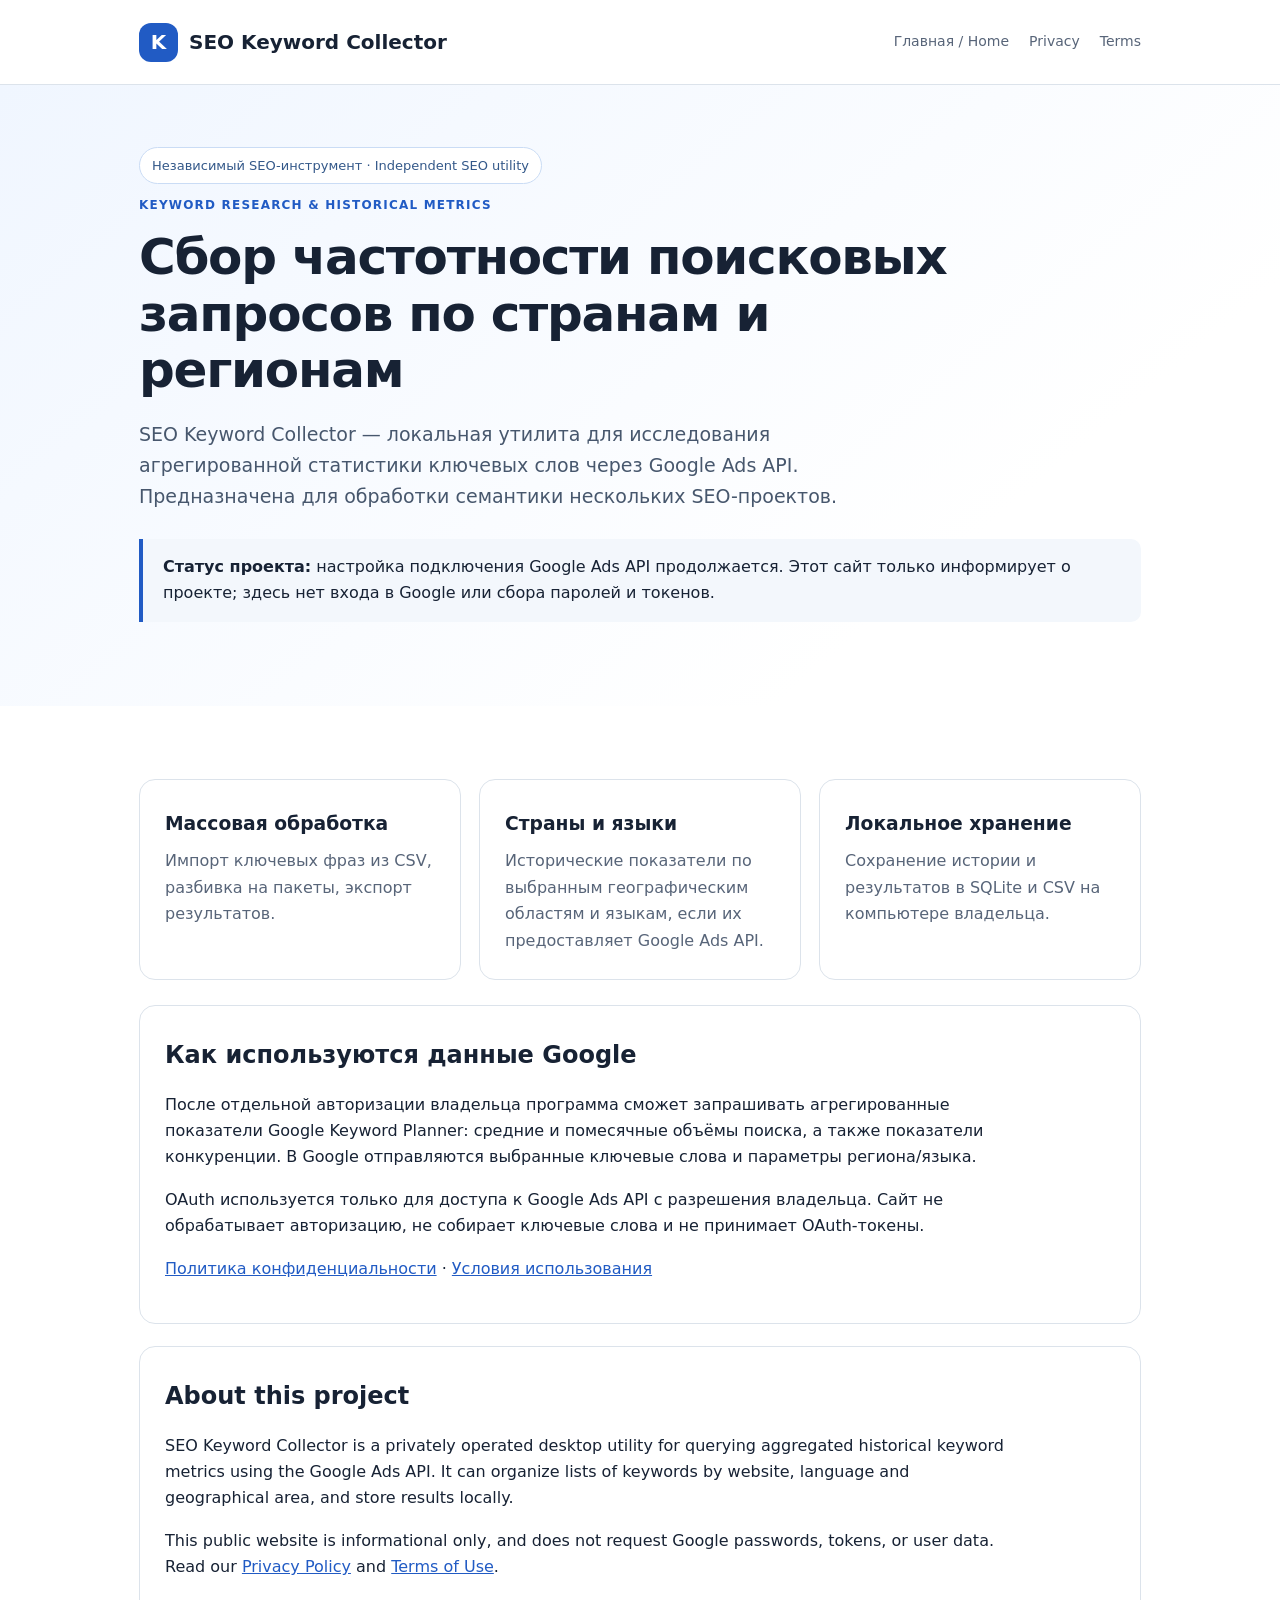
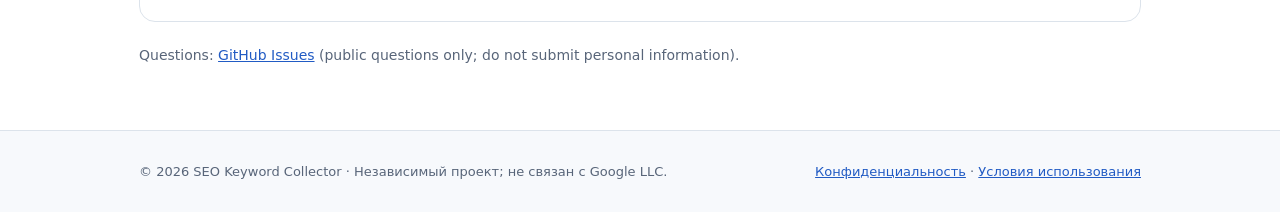
==== index.html @ a4ade404 "Publish SEO Keyword Collector site: index.html" ====
<!doctype html><html lang="ru"><head><meta charset="utf-8"><meta name="viewport" content="width=device-width,initial-scale=1"><meta name="description" content="Локальный SEO-инструмент для изучения агрегированной частотности запросов через Google Ads API."><title>Главная / Home — SEO Keyword Collector</title><link rel="stylesheet" href="/style.css"></head><body><header class="top"><div class="container"><a class="brand" href="/"><span>K</span>SEO Keyword Collector</a><nav><a href="/">Главная / Home</a><a href="/privacy.html">Privacy</a><a href="/terms.html">Terms</a></nav></div></header><main><section class="hero"><div class="container"><span class="tag">Независимый SEO-инструмент · Independent SEO utility</span><p class="eyebrow">Keyword research & historical metrics</p><h1>Сбор частотности поисковых запросов по странам и регионам</h1><p class="lead">SEO Keyword Collector — локальная утилита для исследования агрегированной статистики ключевых слов через Google Ads API. Предназначена для обработки семантики нескольких SEO-проектов.</p><div class="notice"><strong>Статус проекта:</strong> настройка подключения Google Ads API продолжается. Этот сайт только информирует о проекте; здесь нет входа в Google или сбора паролей и токенов.</div></div></section><section class="section"><div class="container"><div class="cards"><article class="card"><h3>Массовая обработка</h3><p>Импорт ключевых фраз из CSV, разбивка на пакеты, экспорт результатов.</p></article><article class="card"><h3>Страны и языки</h3><p>Исторические показатели по выбранным географическим областям и языкам, если их предоставляет Google Ads API.</p></article><article class="card"><h3>Локальное хранение</h3><p>Сохранение истории и результатов в SQLite и CSV на компьютере владельца.</p></article></div><div class="panel"><h2>Как используются данные Google</h2><p>После отдельной авторизации владельца программа сможет запрашивать агрегированные показатели Google Keyword Planner: средние и помесячные объёмы поиска, а также показатели конкуренции. В Google отправляются выбранные ключевые слова и параметры региона/языка.</p><p>OAuth используется только для доступа к Google Ads API с разрешения владельца. Сайт не обрабатывает авторизацию, не собирает ключевые слова и не принимает OAuth-токены.</p><p><a href="/privacy.html">Политика конфиденциальности</a> · <a href="/terms.html">Условия использования</a></p></div><div class="panel"><h2>About this project</h2><p>SEO Keyword Collector is a privately operated desktop utility for querying aggregated historical keyword metrics using the Google Ads API. It can organize lists of keywords by website, language and geographical area, and store results locally.</p><p>This public website is informational only, and does not request Google passwords, tokens, or user data. Read our <a href="/privacy.html">Privacy Policy</a> and <a href="/terms.html">Terms of Use</a>.</p></div><p class="small">Questions: <a href="https://github.com/vera28101981/vera28101981.github.io/issues">GitHub Issues</a> (public questions only; do not submit personal information).</p></div></section></main><footer class="foot"><div class="container"><span>© 2026 SEO Keyword Collector · Независимый проект; не связан с Google LLC.</span><span><a href="/privacy.html">Конфиденциальность</a> · <a href="/terms.html">Условия использования</a></span></div></footer></body></html>
---- style.css ----
:root{color-scheme:light;--ink:#172234;--muted:#586579;--edge:#dce3eb;--blue:#215bc4;--pale:#f3f7fc}*{box-sizing:border-box}html{scroll-behavior:smooth}body{margin:0;background:#fff;color:var(--ink);font:16px/1.65 system-ui,-apple-system,"Segoe UI",Arial,sans-serif}a{color:var(--blue)}a:hover{text-decoration:none}.container{max-width:1050px;margin:auto;padding:0 24px}.top{border-bottom:1px solid var(--edge);background:#fff}.top .container{display:flex;align-items:center;justify-content:space-between;gap:20px;flex-wrap:wrap;min-height:84px}.brand{font-weight:750;font-size:20px;color:var(--ink);text-decoration:none}.brand span{display:inline-grid;place-items:center;width:39px;height:39px;border-radius:12px;background:#215bc4;color:#fff;margin-right:11px}.top nav{display:flex;gap:20px;flex-wrap:wrap}.top nav a{color:var(--muted);font-size:14px;text-decoration:none}.top nav a:hover{color:var(--blue)}.hero{background:linear-gradient(140deg,#f0f6ff,#fff 75%);padding:62px 0 58px}.eyebrow{color:var(--blue);text-transform:uppercase;letter-spacing:.1em;font-size:12px;font-weight:750}.hero h1{font-size:clamp(30px,4vw,50px);line-height:1.13;max-width:900px;letter-spacing:-.025em;margin:13px 0 20px}.lead{font-size:19px;max-width:800px;color:#47576d}.section{padding:48px 0}.tag{display:inline-block;padding:7px 12px;border:1px solid #cadcf5;border-radius:25px;background:#fff;color:#335889;font-size:13px}.cards{display:grid;grid-template-columns:repeat(3,1fr);gap:18px;margin:25px 0}.card,.panel{border:1px solid var(--edge);border-radius:16px;padding:25px;background:#fff}.card h3{margin:4px 0 9px}.card p{color:var(--muted);margin:0}.panel{margin:22px 0}.panel h2{margin:5px 0 15px;font-size:24px}.panel h3{margin-top:28px;font-size:18px}.panel p{max-width:840px}.muted,.small{color:var(--muted)}.small{font-size:14px}.notice{border-left:4px solid var(--blue);background:var(--pale);padding:15px 20px;border-radius:0 10px 10px 0;margin:26px 0}.foot{background:#f7f9fc;border-top:1px solid var(--edge);padding:30px 0;color:var(--muted);font-size:13px}.foot .container{display:flex;flex-wrap:wrap;gap:14px;justify-content:space-between}@media(max-width:700px){.cards{grid-template-columns:1fr}.hero{padding:42px 0}.top .container{padding-top:15px;padding-bottom:16px}.top nav{gap:12px}.hero h1{font-size:34px}.lead{font-size:17px}}
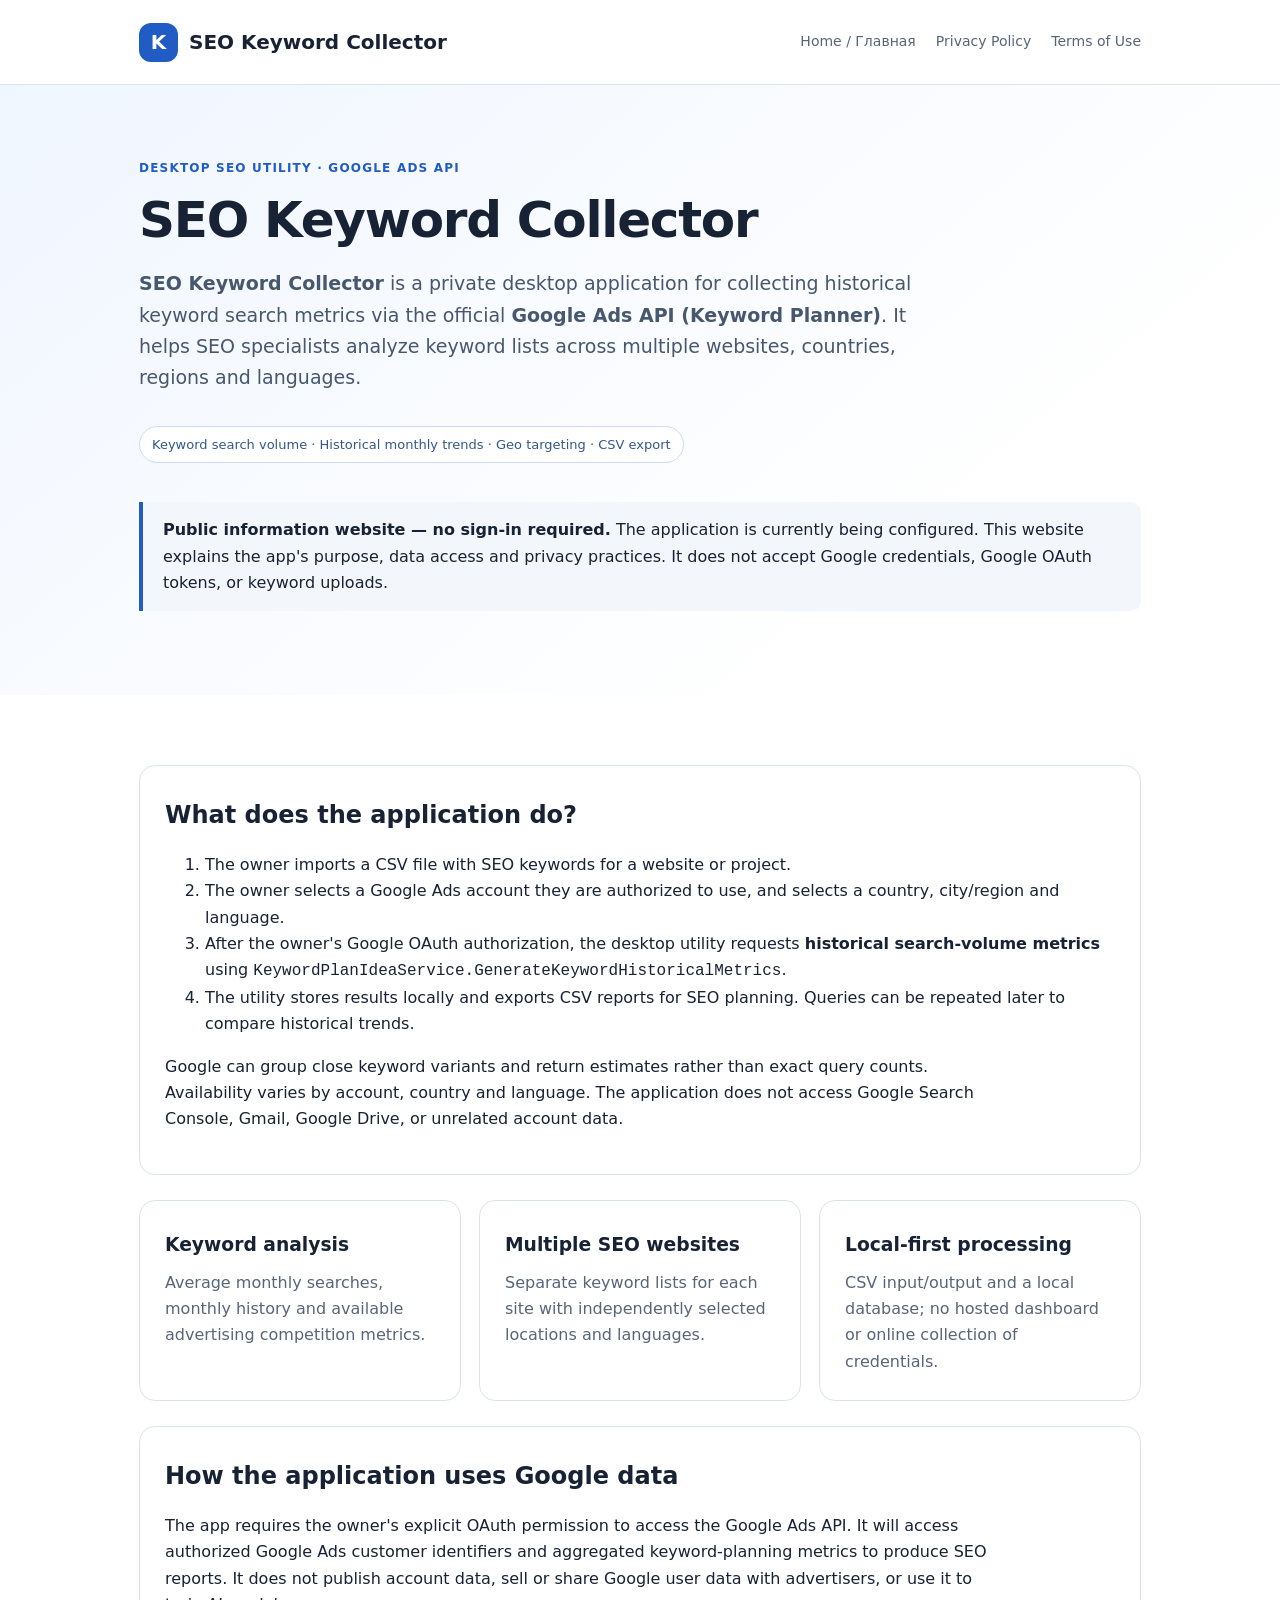
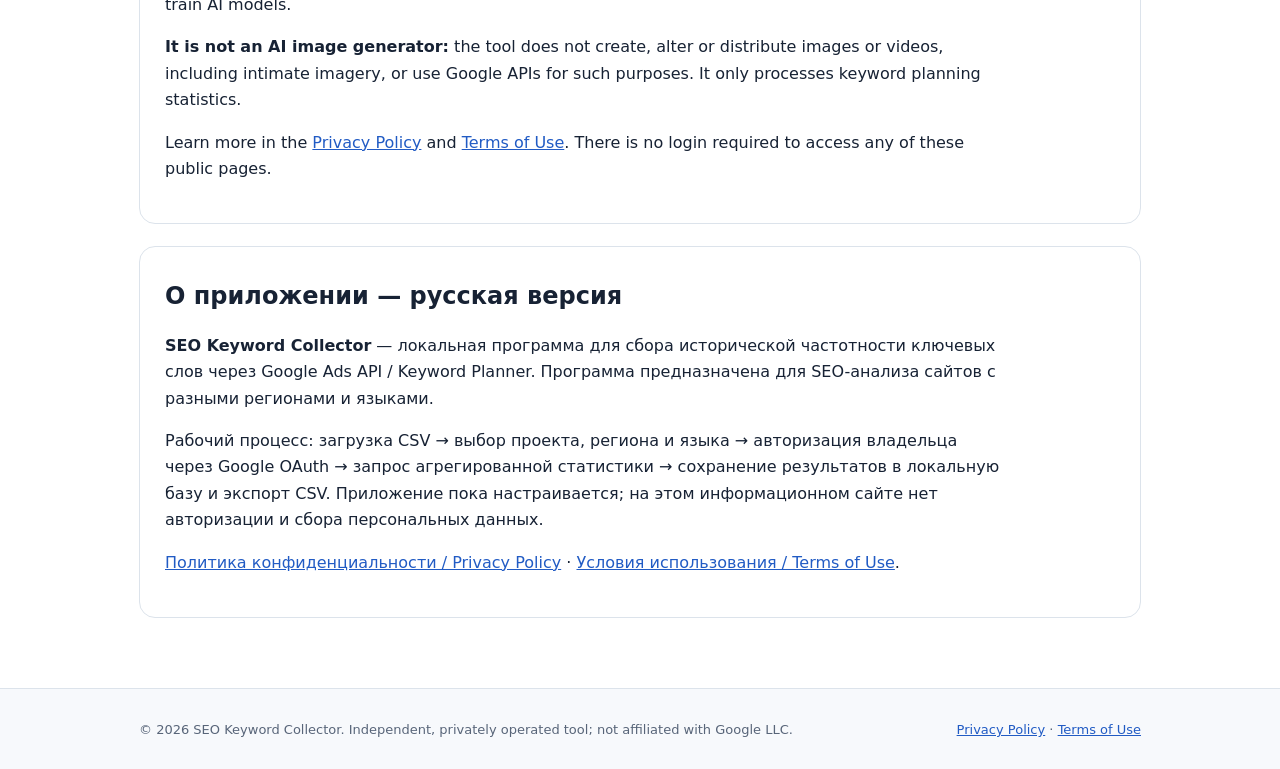
==== commit 8adcafa7: "Clarify app functionality and privacy for Google OAuth verification" ====
--- a/index.html
+++ b/index.html
@@ -1 +1,43 @@
-<!doctype html><html lang="ru"><head><meta charset="utf-8"><meta name="viewport" content="width=device-width,initial-scale=1"><meta name="description" content="Локальный SEO-инструмент для изучения агрегированной частотности запросов через Google Ads API."><title>Главная / Home — SEO Keyword Collector</title><link rel="stylesheet" href="/style.css"></head><body><header class="top"><div class="container"><a class="brand" href="/"><span>K</span>SEO Keyword Collector</a><nav><a href="/">Главная / Home</a><a href="/privacy.html">Privacy</a><a href="/terms.html">Terms</a></nav></div></header><main><section class="hero"><div class="container"><span class="tag">Независимый SEO-инструмент · Independent SEO utility</span><p class="eyebrow">Keyword research & historical metrics</p><h1>Сбор частотности поисковых запросов по странам и регионам</h1><p class="lead">SEO Keyword Collector — локальная утилита для исследования агрегированной статистики ключевых слов через Google Ads API. Предназначена для обработки семантики нескольких SEO-проектов.</p><div class="notice"><strong>Статус проекта:</strong> настройка подключения Google Ads API продолжается. Этот сайт только информирует о проекте; здесь нет входа в Google или сбора паролей и токенов.</div></div></section><section class="section"><div class="container"><div class="cards"><article class="card"><h3>Массовая обработка</h3><p>Импорт ключевых фраз из CSV, разбивка на пакеты, экспорт результатов.</p></article><article class="card"><h3>Страны и языки</h3><p>Исторические показатели по выбранным географическим областям и языкам, если их предоставляет Google Ads API.</p></article><article class="card"><h3>Локальное хранение</h3><p>Сохранение истории и результатов в SQLite и CSV на компьютере владельца.</p></article></div><div class="panel"><h2>Как используются данные Google</h2><p>После отдельной авторизации владельца программа сможет запрашивать агрегированные показатели Google Keyword Planner: средние и помесячные объёмы поиска, а также показатели конкуренции. В Google отправляются выбранные ключевые слова и параметры региона/языка.</p><p>OAuth используется только для доступа к Google Ads API с разрешения владельца. Сайт не обрабатывает авторизацию, не собирает ключевые слова и не принимает OAuth-токены.</p><p><a href="/privacy.html">Политика конфиденциальности</a> · <a href="/terms.html">Условия использования</a></p></div><div class="panel"><h2>About this project</h2><p>SEO Keyword Collector is a privately operated desktop utility for querying aggregated historical keyword metrics using the Google Ads API. It can organize lists of keywords by website, language and geographical area, and store results locally.</p><p>This public website is informational only, and does not request Google passwords, tokens, or user data. Read our <a href="/privacy.html">Privacy Policy</a> and <a href="/terms.html">Terms of Use</a>.</p></div><p class="small">Questions: <a href="https://github.com/vera28101981/vera28101981.github.io/issues">GitHub Issues</a> (public questions only; do not submit personal information).</p></div></section></main><footer class="foot"><div class="container"><span>© 2026 SEO Keyword Collector · Независимый проект; не связан с Google LLC.</span><span><a href="/privacy.html">Конфиденциальность</a> · <a href="/terms.html">Условия использования</a></span></div></footer></body></html>+<!doctype html>
+<html lang="en">
+<head>
+<meta charset="utf-8">
+<meta name="viewport" content="width=device-width,initial-scale=1">
+<meta name="description" content="SEO Keyword Collector is a local SEO desktop application for researching Google Ads Keyword Planner historical keyword search volumes by location and language.">
+<title>SEO Keyword Collector | Google Ads keyword research — SEO Keyword Collector</title>
+<link rel="stylesheet" href="/style.css">
+</head>
+<body>
+<header class="top"><div class="container"><a class="brand" href="/"><span>K</span>SEO Keyword Collector</a><nav aria-label="Site navigation"><a href="/">Home / Главная</a><a href="/privacy.html">Privacy Policy</a><a href="/terms.html">Terms of Use</a></nav></div></header>
+<main>
+<section class="hero"><div class="container">
+<p class="eyebrow">Desktop SEO utility · Google Ads API</p>
+<h1>SEO Keyword Collector</h1>
+<p class="lead"><strong>SEO Keyword Collector</strong> is a private desktop application for collecting historical keyword search metrics via the official <strong>Google Ads API (Keyword Planner)</strong>. It helps SEO specialists analyze keyword lists across multiple websites, countries, regions and languages.</p>
+<p class="tag">Keyword search volume · Historical monthly trends · Geo targeting · CSV export</p>
+<div class="notice"><strong>Public information website — no sign-in required.</strong> The application is currently being configured. This website explains the app's purpose, data access and privacy practices. It does not accept Google credentials, Google OAuth tokens, or keyword uploads.</div>
+</div></section>
+<section class="section"><div class="container">
+<div class="panel"><h2>What does the application do?</h2>
+<ol><li>The owner imports a CSV file with SEO keywords for a website or project.</li>
+<li>The owner selects a Google Ads account they are authorized to use, and selects a country, city/region and language.</li>
+<li>After the owner's Google OAuth authorization, the desktop utility requests <strong>historical search-volume metrics</strong> using <code>KeywordPlanIdeaService.GenerateKeywordHistoricalMetrics</code>.</li>
+<li>The utility stores results locally and exports CSV reports for SEO planning. Queries can be repeated later to compare historical trends.</li></ol>
+<p>Google can group close keyword variants and return estimates rather than exact query counts. Availability varies by account, country and language. The application does not access Google Search Console, Gmail, Google Drive, or unrelated account data.</p>
+</div>
+<div class="cards">
+<article class="card"><h3>Keyword analysis</h3><p>Average monthly searches, monthly history and available advertising competition metrics.</p></article>
+<article class="card"><h3>Multiple SEO websites</h3><p>Separate keyword lists for each site with independently selected locations and languages.</p></article>
+<article class="card"><h3>Local-first processing</h3><p>CSV input/output and a local database; no hosted dashboard or online collection of credentials.</p></article>
+</div>
+<div class="panel"><h2>How the application uses Google data</h2>
+<p>The app requires the owner's explicit OAuth permission to access the Google Ads API. It will access authorized Google Ads customer identifiers and aggregated keyword-planning metrics to produce SEO reports. It does not publish account data, sell or share Google user data with advertisers, or use it to train AI models.</p>
+<p><strong>It is not an AI image generator:</strong> the tool does not create, alter or distribute images or videos, including intimate imagery, or use Google APIs for such purposes. It only processes keyword planning statistics.</p>
+<p>Learn more in the <a href="/privacy.html">Privacy Policy</a> and <a href="/terms.html">Terms of Use</a>. There is no login required to access any of these public pages.</p>
+</div>
+<div class="panel"><h2>О приложении — русская версия</h2>
+<p><strong>SEO Keyword Collector</strong> — локальная программа для сбора исторической частотности ключевых слов через Google Ads API / Keyword Planner. Программа предназначена для SEO-анализа сайтов с разными регионами и языками.</p>
+<p>Рабочий процесс: загрузка CSV → выбор проекта, региона и языка → авторизация владельца через Google OAuth → запрос агрегированной статистики → сохранение результатов в локальную базу и экспорт CSV. Приложение пока настраивается; на этом информационном сайте нет авторизации и сбора персональных данных.</p>
+<p><a href="/privacy.html">Политика конфиденциальности / Privacy Policy</a> · <a href="/terms.html">Условия использования / Terms of Use</a>.</p>
+</div>
+</div></section></main><footer class="foot"><div class="container"><span>© 2026 SEO Keyword Collector. Independent, privately operated tool; not affiliated with Google LLC.</span><span><a href="/privacy.html">Privacy Policy</a> · <a href="/terms.html">Terms of Use</a></span></div></footer></body></html>
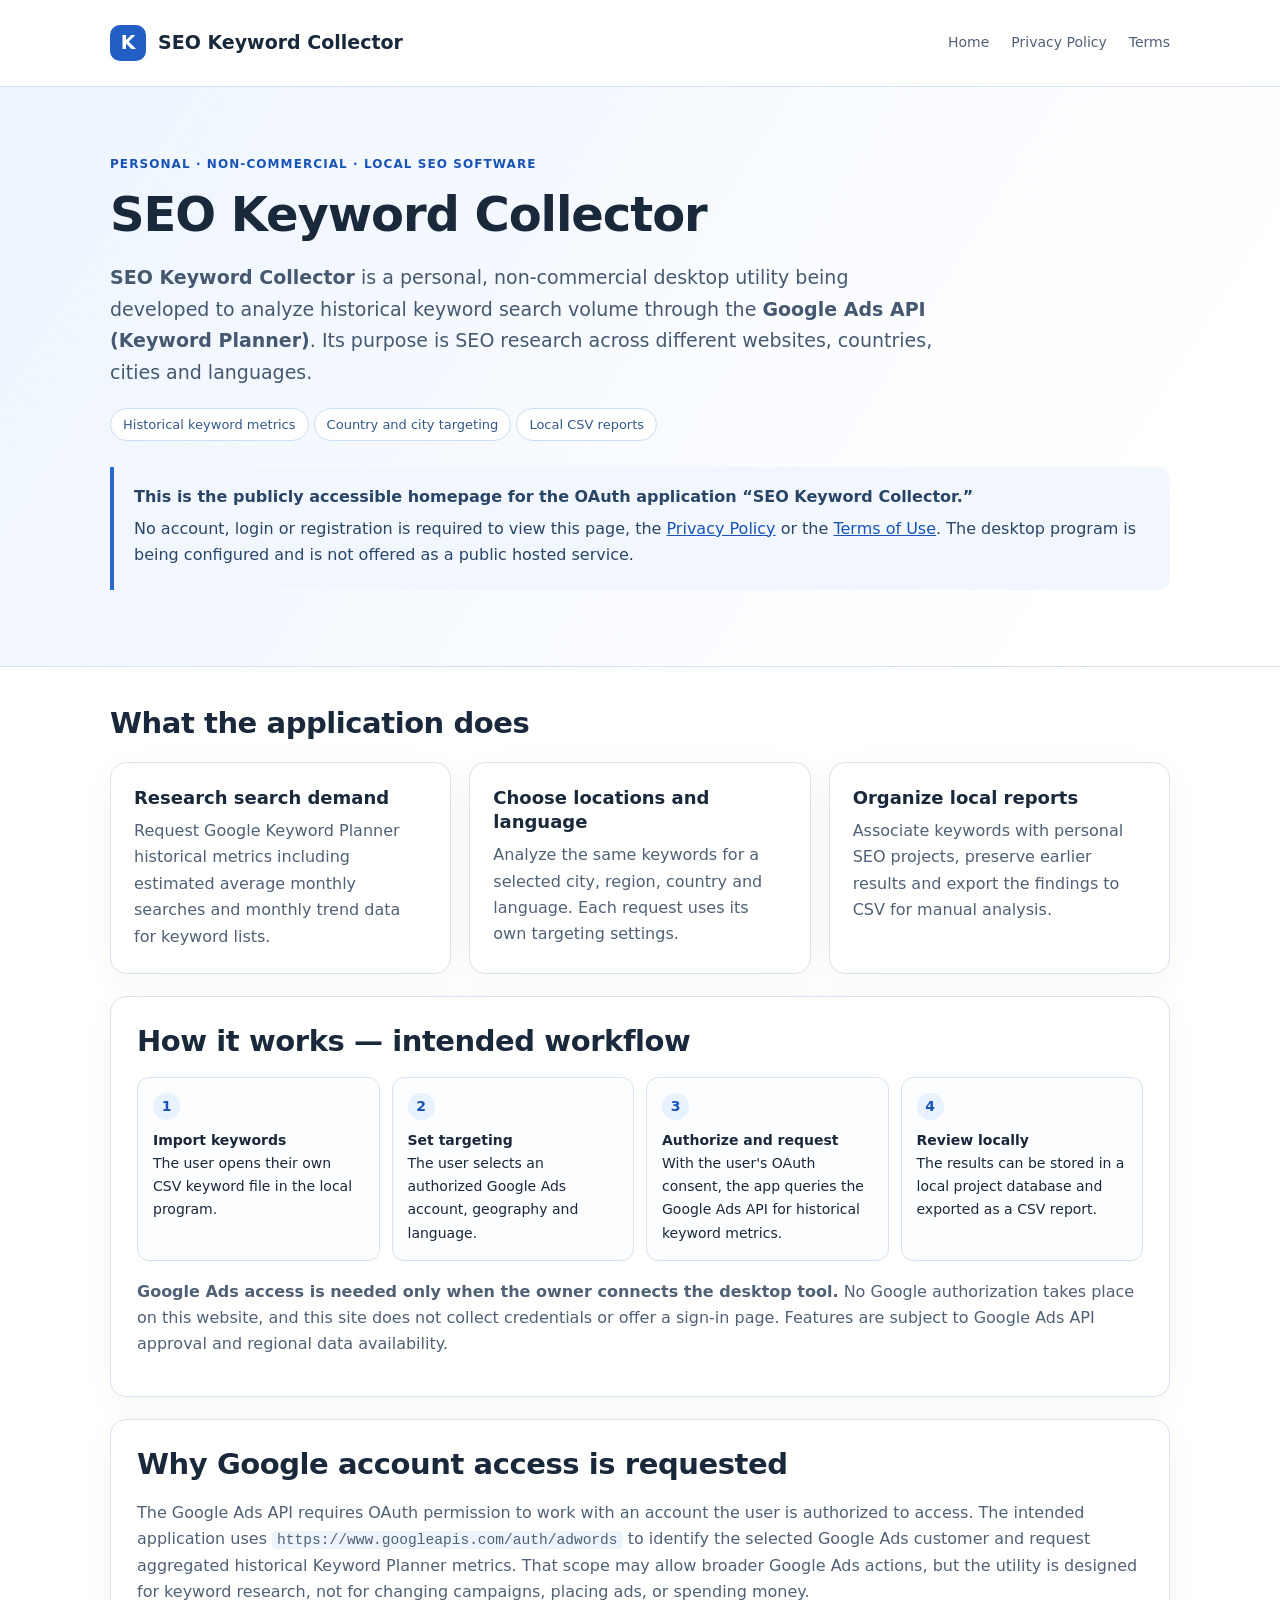
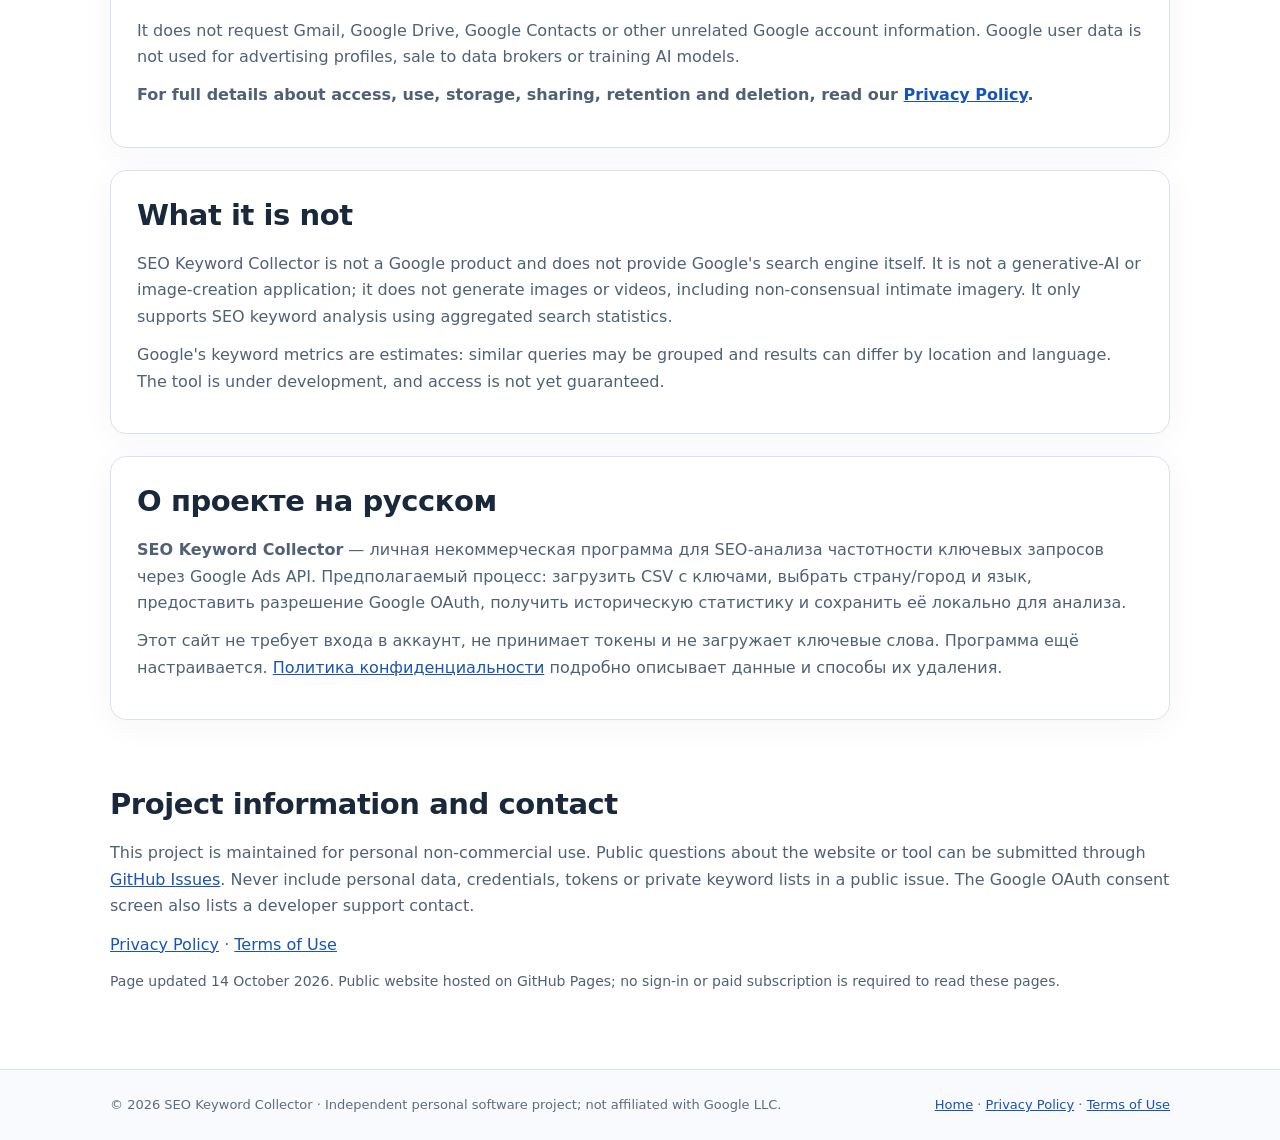
==== commit 5df62837: "Improve public OAuth verification disclosures and accessibility: index.html" ====
--- a/index.html
+++ b/index.html
@@ -2,42 +2,59 @@
 <html lang="en">
 <head>
 <meta charset="utf-8">
-<meta name="viewport" content="width=device-width,initial-scale=1">
-<meta name="description" content="SEO Keyword Collector is a local SEO desktop application for researching Google Ads Keyword Planner historical keyword search volumes by location and language.">
-<title>SEO Keyword Collector | Google Ads keyword research — SEO Keyword Collector</title>
+<meta name="viewport" content="width=device-width, initial-scale=1">
+<meta name="description" content="SEO Keyword Collector is a private, non-commercial desktop SEO tool for historical keyword search volumes using Google Ads API. See its purpose, access, workflow and privacy practices.">
+<meta name="robots" content="index,follow">
+<link rel="canonical" href="https://seo-keyword-collector.xyz/">
+<title>SEO Keyword Collector — Personal SEO Keyword Research Software</title>
 <link rel="stylesheet" href="/style.css">
+<meta name="google-site-verification" content="85C7m1HVLPL0qO1pkhnOzuKkdJ9tWdIxPhpqxB7psM4" />
 </head>
 <body>
-<header class="top"><div class="container"><a class="brand" href="/"><span>K</span>SEO Keyword Collector</a><nav aria-label="Site navigation"><a href="/">Home / Главная</a><a href="/privacy.html">Privacy Policy</a><a href="/terms.html">Terms of Use</a></nav></div></header>
-<main>
-<section class="hero"><div class="container">
-<p class="eyebrow">Desktop SEO utility · Google Ads API</p>
+<a class="skip" href="#main">Skip to content</a>
+<header class="site-header"><div class="wrap header-inner">
+<a class="brand" href="/" aria-label="SEO Keyword Collector home"><span class="brand-mark" aria-hidden="true">K</span><span>SEO Keyword Collector</span></a>
+<nav aria-label="Primary navigation"><a href="/">Home</a><a href="/privacy.html">Privacy Policy</a><a href="/terms.html">Terms</a></nav>
+</div></header>
+<main id="main">
+<section class="hero"><div class="wrap">
+<p class="eyebrow">Personal · Non-commercial · Local SEO software</p>
 <h1>SEO Keyword Collector</h1>
-<p class="lead"><strong>SEO Keyword Collector</strong> is a private desktop application for collecting historical keyword search metrics via the official <strong>Google Ads API (Keyword Planner)</strong>. It helps SEO specialists analyze keyword lists across multiple websites, countries, regions and languages.</p>
-<p class="tag">Keyword search volume · Historical monthly trends · Geo targeting · CSV export</p>
-<div class="notice"><strong>Public information website — no sign-in required.</strong> The application is currently being configured. This website explains the app's purpose, data access and privacy practices. It does not accept Google credentials, Google OAuth tokens, or keyword uploads.</div>
+<p class="lead"><strong>SEO Keyword Collector</strong> is a personal, non-commercial desktop utility being developed to analyze historical keyword search volume through the <strong>Google Ads API (Keyword Planner)</strong>. Its purpose is SEO research across different websites, countries, cities and languages.</p>
+<p><span class="pill">Historical keyword metrics</span> <span class="pill">Country and city targeting</span> <span class="pill">Local CSV reports</span></p>
+<div class="notice"><strong>This is the publicly accessible homepage for the OAuth application “SEO Keyword Collector.”</strong><p>No account, login or registration is required to view this page, the <a href="/privacy.html">Privacy Policy</a> or the <a href="/terms.html">Terms of Use</a>. The desktop program is being configured and is not offered as a public hosted service.</p></div>
 </div></section>
-<section class="section"><div class="container">
-<div class="panel"><h2>What does the application do?</h2>
-<ol><li>The owner imports a CSV file with SEO keywords for a website or project.</li>
-<li>The owner selects a Google Ads account they are authorized to use, and selects a country, city/region and language.</li>
-<li>After the owner's Google OAuth authorization, the desktop utility requests <strong>historical search-volume metrics</strong> using <code>KeywordPlanIdeaService.GenerateKeywordHistoricalMetrics</code>.</li>
-<li>The utility stores results locally and exports CSV reports for SEO planning. Queries can be repeated later to compare historical trends.</li></ol>
-<p>Google can group close keyword variants and return estimates rather than exact query counts. Availability varies by account, country and language. The application does not access Google Search Console, Gmail, Google Drive, or unrelated account data.</p>
+<section class="section"><div class="wrap">
+<h2>What the application does</h2>
+<div class="card-grid">
+<article class="card"><h3>Research search demand</h3><p>Request Google Keyword Planner historical metrics including estimated average monthly searches and monthly trend data for keyword lists.</p></article>
+<article class="card"><h3>Choose locations and language</h3><p>Analyze the same keywords for a selected city, region, country and language. Each request uses its own targeting settings.</p></article>
+<article class="card"><h3>Organize local reports</h3><p>Associate keywords with personal SEO projects, preserve earlier results and export the findings to CSV for manual analysis.</p></article>
 </div>
-<div class="cards">
-<article class="card"><h3>Keyword analysis</h3><p>Average monthly searches, monthly history and available advertising competition metrics.</p></article>
-<article class="card"><h3>Multiple SEO websites</h3><p>Separate keyword lists for each site with independently selected locations and languages.</p></article>
-<article class="card"><h3>Local-first processing</h3><p>CSV input/output and a local database; no hosted dashboard or online collection of credentials.</p></article>
+<div class="panel"><h2>How it works — intended workflow</h2>
+<ol class="flow"><li><strong>Import keywords</strong>The user opens their own CSV keyword file in the local program.</li><li><strong>Set targeting</strong>The user selects an authorized Google Ads account, geography and language.</li><li><strong>Authorize and request</strong>With the user's OAuth consent, the app queries the Google Ads API for historical keyword metrics.</li><li><strong>Review locally</strong>The results can be stored in a local project database and exported as a CSV report.</li></ol>
+<p><strong>Google Ads access is needed only when the owner connects the desktop tool.</strong> No Google authorization takes place on this website, and this site does not collect credentials or offer a sign-in page. Features are subject to Google Ads API approval and regional data availability.</p>
 </div>
-<div class="panel"><h2>How the application uses Google data</h2>
-<p>The app requires the owner's explicit OAuth permission to access the Google Ads API. It will access authorized Google Ads customer identifiers and aggregated keyword-planning metrics to produce SEO reports. It does not publish account data, sell or share Google user data with advertisers, or use it to train AI models.</p>
-<p><strong>It is not an AI image generator:</strong> the tool does not create, alter or distribute images or videos, including intimate imagery, or use Google APIs for such purposes. It only processes keyword planning statistics.</p>
-<p>Learn more in the <a href="/privacy.html">Privacy Policy</a> and <a href="/terms.html">Terms of Use</a>. There is no login required to access any of these public pages.</p>
+<div class="panel"><h2>Why Google account access is requested</h2>
+<p>The Google Ads API requires OAuth permission to work with an account the user is authorized to access. The intended application uses <code>https://www.googleapis.com/auth/adwords</code> to identify the selected Google Ads customer and request aggregated historical Keyword Planner metrics. That scope may allow broader Google Ads actions, but the utility is designed for keyword research, not for changing campaigns, placing ads, or spending money.</p>
+<p>It does not request Gmail, Google Drive, Google Contacts or other unrelated Google account information. Google user data is not used for advertising profiles, sale to data brokers or training AI models.</p>
+<p><strong>For full details about access, use, storage, sharing, retention and deletion, read our <a href="/privacy.html">Privacy Policy</a>.</strong></p>
 </div>
-<div class="panel"><h2>О приложении — русская версия</h2>
-<p><strong>SEO Keyword Collector</strong> — локальная программа для сбора исторической частотности ключевых слов через Google Ads API / Keyword Planner. Программа предназначена для SEO-анализа сайтов с разными регионами и языками.</p>
-<p>Рабочий процесс: загрузка CSV → выбор проекта, региона и языка → авторизация владельца через Google OAuth → запрос агрегированной статистики → сохранение результатов в локальную базу и экспорт CSV. Приложение пока настраивается; на этом информационном сайте нет авторизации и сбора персональных данных.</p>
-<p><a href="/privacy.html">Политика конфиденциальности / Privacy Policy</a> · <a href="/terms.html">Условия использования / Terms of Use</a>.</p>
+<div class="panel"><h2>What it is not</h2>
+<p>SEO Keyword Collector is not a Google product and does not provide Google's search engine itself. It is not a generative-AI or image-creation application; it does not generate images or videos, including non-consensual intimate imagery. It only supports SEO keyword analysis using aggregated search statistics.</p>
+<p>Google's keyword metrics are estimates: similar queries may be grouped and results can differ by location and language. The tool is under development, and access is not yet guaranteed.</p>
 </div>
-</div></section></main><footer class="foot"><div class="container"><span>© 2026 SEO Keyword Collector. Independent, privately operated tool; not affiliated with Google LLC.</span><span><a href="/privacy.html">Privacy Policy</a> · <a href="/terms.html">Terms of Use</a></span></div></footer></body></html>+<div class="panel"><h2>О проекте на русском</h2>
+<p><strong>SEO Keyword Collector</strong> — личная некоммерческая программа для SEO-анализа частотности ключевых запросов через Google Ads API. Предполагаемый процесс: загрузить CSV с ключами, выбрать страну/город и язык, предоставить разрешение Google OAuth, получить историческую статистику и сохранить её локально для анализа.</p>
+<p>Этот сайт не требует входа в аккаунт, не принимает токены и не загружает ключевые слова. Программа ещё настраивается. <a href="/privacy.html">Политика конфиденциальности</a> подробно описывает данные и способы их удаления.</p>
+</div>
+</div></section>
+<section class="section"><div class="wrap"><h2>Project information and contact</h2>
+<p>This project is maintained for personal non-commercial use. Public questions about the website or tool can be submitted through <a href="https://github.com/vera28101981/vera28101981.github.io/issues" rel="noopener noreferrer">GitHub Issues</a>. Never include personal data, credentials, tokens or private keyword lists in a public issue. The Google OAuth consent screen also lists a developer support contact.</p>
+<p><a href="/privacy.html">Privacy Policy</a> · <a href="/terms.html">Terms of Use</a></p>
+<p class="small">Page updated 14 October 2026. Public website hosted on GitHub Pages; no sign-in or paid subscription is required to read these pages.</p>
+</div></section>
+</main><footer class="footer"><div class="wrap footer-inner">
+<p>© 2026 SEO Keyword Collector · Independent personal software project; not affiliated with Google LLC.</p>
+<p><a href="/">Home</a><span aria-hidden="true"> · </span><a href="/privacy.html">Privacy Policy</a><span aria-hidden="true"> · </span><a href="/terms.html">Terms of Use</a></p>
+</div></footer></body></html>
--- a/style.css
+++ b/style.css
@@ -1 +1,56 @@
-:root{color-scheme:light;--ink:#172234;--muted:#586579;--edge:#dce3eb;--blue:#215bc4;--pale:#f3f7fc}*{box-sizing:border-box}html{scroll-behavior:smooth}body{margin:0;background:#fff;color:var(--ink);font:16px/1.65 system-ui,-apple-system,"Segoe UI",Arial,sans-serif}a{color:var(--blue)}a:hover{text-decoration:none}.container{max-width:1050px;margin:auto;padding:0 24px}.top{border-bottom:1px solid var(--edge);background:#fff}.top .container{display:flex;align-items:center;justify-content:space-between;gap:20px;flex-wrap:wrap;min-height:84px}.brand{font-weight:750;font-size:20px;color:var(--ink);text-decoration:none}.brand span{display:inline-grid;place-items:center;width:39px;height:39px;border-radius:12px;background:#215bc4;color:#fff;margin-right:11px}.top nav{display:flex;gap:20px;flex-wrap:wrap}.top nav a{color:var(--muted);font-size:14px;text-decoration:none}.top nav a:hover{color:var(--blue)}.hero{background:linear-gradient(140deg,#f0f6ff,#fff 75%);padding:62px 0 58px}.eyebrow{color:var(--blue);text-transform:uppercase;letter-spacing:.1em;font-size:12px;font-weight:750}.hero h1{font-size:clamp(30px,4vw,50px);line-height:1.13;max-width:900px;letter-spacing:-.025em;margin:13px 0 20px}.lead{font-size:19px;max-width:800px;color:#47576d}.section{padding:48px 0}.tag{display:inline-block;padding:7px 12px;border:1px solid #cadcf5;border-radius:25px;background:#fff;color:#335889;font-size:13px}.cards{display:grid;grid-template-columns:repeat(3,1fr);gap:18px;margin:25px 0}.card,.panel{border:1px solid var(--edge);border-radius:16px;padding:25px;background:#fff}.card h3{margin:4px 0 9px}.card p{color:var(--muted);margin:0}.panel{margin:22px 0}.panel h2{margin:5px 0 15px;font-size:24px}.panel h3{margin-top:28px;font-size:18px}.panel p{max-width:840px}.muted,.small{color:var(--muted)}.small{font-size:14px}.notice{border-left:4px solid var(--blue);background:var(--pale);padding:15px 20px;border-radius:0 10px 10px 0;margin:26px 0}.foot{background:#f7f9fc;border-top:1px solid var(--edge);padding:30px 0;color:var(--muted);font-size:13px}.foot .container{display:flex;flex-wrap:wrap;gap:14px;justify-content:space-between}@media(max-width:700px){.cards{grid-template-columns:1fr}.hero{padding:42px 0}.top .container{padding-top:15px;padding-bottom:16px}.top nav{gap:12px}.hero h1{font-size:34px}.lead{font-size:17px}}+
+:root{color-scheme:light;--text:#19283a;--sub:#506176;--blue:#1753b8;--accent:#eff5ff;--line:#d9e3ef;--page:#fff;--shadow:0 6px 32px rgba(23,39,62,.045)}
+*{box-sizing:border-box}
+html{scroll-behavior:smooth}
+body{margin:0;font:16px/1.65 system-ui,-apple-system,"Segoe UI",Arial,sans-serif;color:var(--text);background:var(--page)}
+a{color:var(--blue)}
+a:hover{text-decoration:none}
+a:focus-visible{outline:3px solid #3d83e0;outline-offset:3px}
+.wrap{width:min(100% - 40px,1060px);margin:0 auto}
+.skip{position:absolute;top:-60px;left:18px;padding:8px 14px;background:#fff;z-index:100}
+.skip:focus{top:6px}
+.site-header{border-bottom:1px solid var(--line);background:#fff}
+.header-inner{display:flex;align-items:center;justify-content:space-between;min-height:86px;gap:20px}
+.brand{text-decoration:none;color:var(--text);font-size:19px;font-weight:750;display:flex;gap:12px;align-items:center}
+.brand-mark{width:36px;height:36px;background:#225ec4;color:#fff;display:grid;place-items:center;border-radius:10px}
+nav{display:flex;gap:22px;align-items:center;flex-wrap:wrap}
+nav a{text-decoration:none;font-size:14px;color:var(--sub)}
+.hero{background:linear-gradient(122deg,#eef5ff 0%,#fff 88%);border-bottom:1px solid var(--line);padding:56px 0 50px}
+.eyebrow{font-weight:750;letter-spacing:.09em;text-transform:uppercase;font-size:12px;color:var(--blue)}
+h1{font-size:clamp(32px,4vw,48px);line-height:1.16;letter-spacing:-.022em;margin:12px 0 20px}
+.lead{max-width:840px;color:#455870;font-size:19px;line-height:1.65}
+.hero .lead{margin:0 0 20px}
+.pill{display:inline-block;font-size:13px;background:#fff;border:1px solid #cbdef6;border-radius:20px;padding:5px 12px;color:#335986}
+main{padding-bottom:58px}
+.section{padding:38px 0 6px}
+.section h2{font-size:clamp(22px,2.8vw,29px);letter-spacing:-.015em;line-height:1.25;margin:0 0 18px}
+.section h3{font-size:18px;line-height:1.35;margin:0 0 8px}
+.section p{margin:12px 0;color:var(--sub)}
+.card-grid{display:grid;grid-template-columns:repeat(3,minmax(0,1fr));gap:18px;margin:20px 0}
+.card,.panel{background:#fff;border:1px solid var(--line);border-radius:16px;box-shadow:var(--shadow)}
+.card{padding:23px}.card p{margin:0}
+.panel{padding:26px;margin:22px 0}
+.notice{padding:17px 20px;border-left:4px solid #2a67ce;background:#f2f7ff;color:#294566;border-radius:0 12px 12px 0;margin:26px 0}
+.notice p{margin:5px 0}
+.flow{margin:16px 0 18px;padding:0;counter-reset:flow;list-style:none;display:grid;grid-template-columns:repeat(4,minmax(0,1fr));gap:12px}
+.flow li{counter-increment:flow;border:1px solid var(--line);border-radius:12px;padding:15px;background:#fbfdff;font-size:14px}
+.flow li:before{content:counter(flow);display:block;width:27px;height:27px;border-radius:50%;background:#e8f1ff;color:var(--blue);font-weight:750;text-align:center;line-height:27px;margin-bottom:9px}
+.flow strong{display:block}
+.table-wrap{overflow-x:auto}
+table{width:100%;border-collapse:collapse;margin:16px 0;min-width:600px;font-size:15px}
+th,td{text-align:left;vertical-align:top;padding:12px 14px;border-bottom:1px solid var(--line)}
+th{background:#f2f6fb;color:#263d59;font-weight:700}
+td:first-child{font-weight:650;width:30%;color:#263d59}
+.prose{max-width:930px}
+.prose h2{margin:29px 0 9px;font-size:23px}
+.prose h3{margin:22px 0 8px}
+.prose p,.prose li{color:#44566e}
+.prose li{margin:7px 0}
+.prose ol,.prose ul{padding-left:24px}
+code{font:0.91em ui-monospace,SFMono-Regular,Consolas,monospace;background:#edf3fa;padding:1px 5px;border-radius:4px;overflow-wrap:anywhere}
+.small{font-size:14px;color:#607188}
+.status{border:1px solid var(--line);border-radius:12px;padding:14px 16px;margin-top:14px;background:#fff}
+.footer{border-top:1px solid var(--line);background:#f8fafd;padding:24px 0}
+.footer-inner{display:flex;gap:14px;flex-wrap:wrap;justify-content:space-between;align-items:center;font-size:13px}
+.footer-inner p{margin:0;color:#5b6d81}
+@media(max-width:740px){.header-inner{padding:16px 0;align-items:flex-start;flex-direction:column;gap:10px}nav{gap:14px}.hero{padding:38px 0}h1{font-size:34px}.lead{font-size:17px}.card-grid,.flow{grid-template-columns:1fr}.panel{padding:19px}.wrap{width:min(100% - 28px,1060px)}}
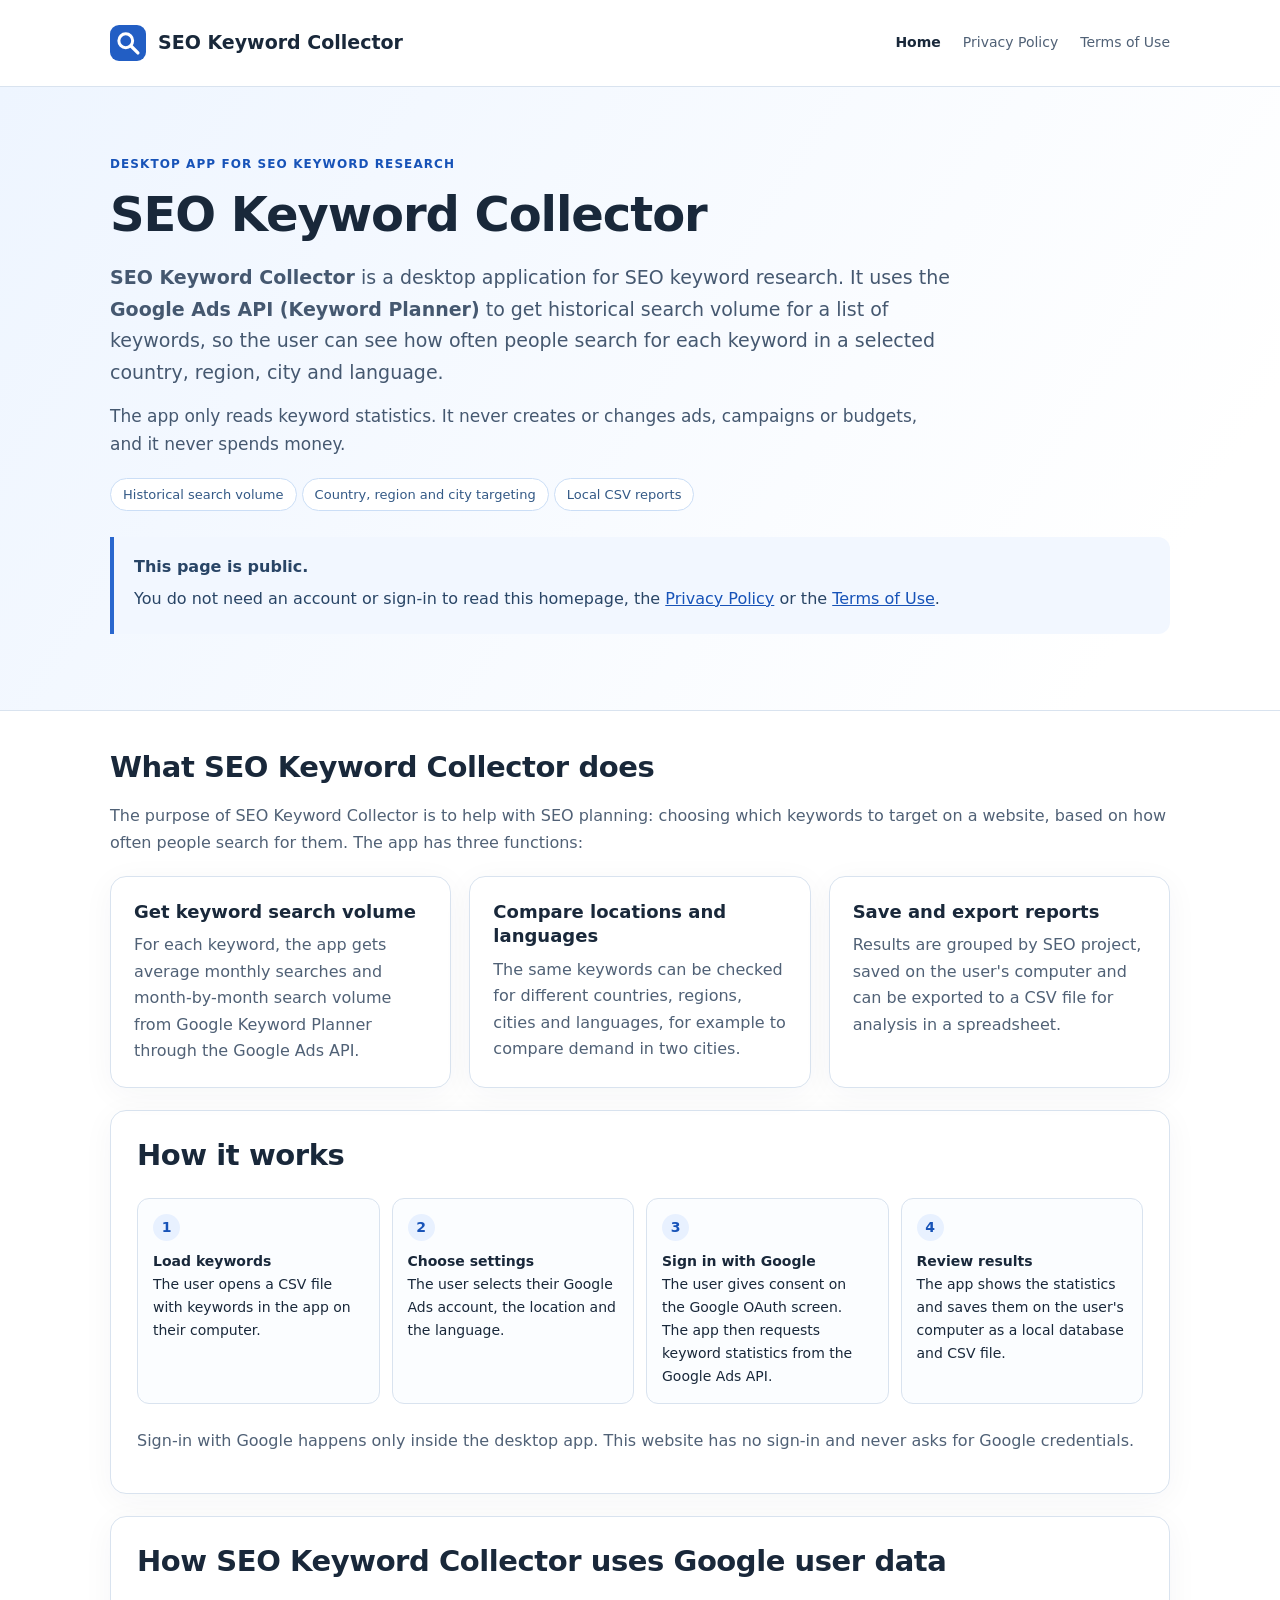
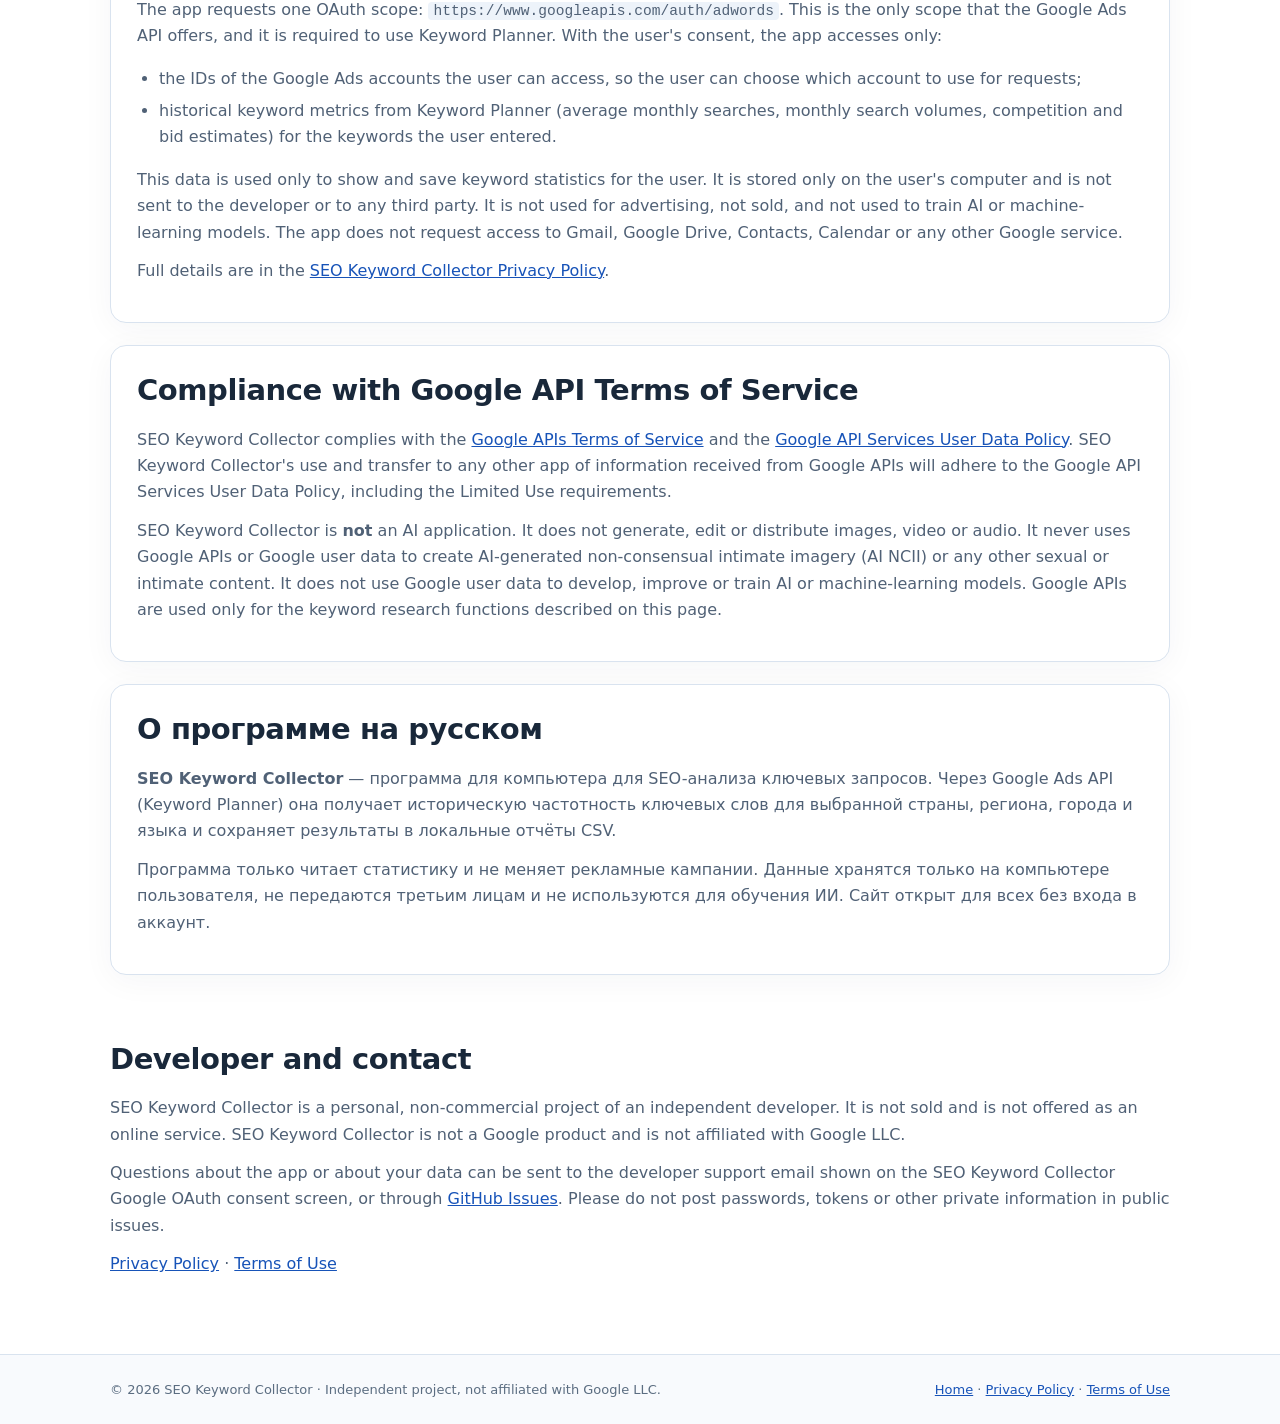
==== commit 1221a1e8: "Publish user-provided updated index.html" ====
--- a/index.html
+++ b/index.html
@@ -3,58 +3,79 @@
 <head>
 <meta charset="utf-8">
 <meta name="viewport" content="width=device-width, initial-scale=1">
-<meta name="description" content="SEO Keyword Collector is a private, non-commercial desktop SEO tool for historical keyword search volumes using Google Ads API. See its purpose, access, workflow and privacy practices.">
+<meta name="description" content="SEO Keyword Collector is a desktop app for SEO keyword research. It uses the Google Ads API (Keyword Planner) to get historical search volume for keywords by country, city and language.">
 <meta name="robots" content="index,follow">
 <link rel="canonical" href="https://seo-keyword-collector.xyz/">
-<title>SEO Keyword Collector — Personal SEO Keyword Research Software</title>
+<title>SEO Keyword Collector</title>
 <link rel="stylesheet" href="/style.css">
 <meta name="google-site-verification" content="85C7m1HVLPL0qO1pkhnOzuKkdJ9tWdIxPhpqxB7psM4" />
 </head>
 <body>
 <a class="skip" href="#main">Skip to content</a>
 <header class="site-header"><div class="wrap header-inner">
-<a class="brand" href="/" aria-label="SEO Keyword Collector home"><span class="brand-mark" aria-hidden="true">K</span><span>SEO Keyword Collector</span></a>
-<nav aria-label="Primary navigation"><a href="/">Home</a><a href="/privacy.html">Privacy Policy</a><a href="/terms.html">Terms</a></nav>
+<a class="brand" href="/"><svg class="brand-mark" viewBox="0 0 24 24" aria-hidden="true" focusable="false"><rect width="24" height="24" rx="6" fill="#225ec4"/><circle cx="10.5" cy="10.5" r="4.6" fill="none" stroke="#fff" stroke-width="2"/><path d="M14 14l4.6 4.6" stroke="#fff" stroke-width="2.2" stroke-linecap="round"/></svg><span>SEO Keyword Collector</span></a>
+<nav aria-label="Primary navigation"><a href="/" aria-current="page">Home</a><a href="/privacy.html">Privacy Policy</a><a href="/terms.html">Terms of Use</a></nav>
 </div></header>
 <main id="main">
 <section class="hero"><div class="wrap">
-<p class="eyebrow">Personal · Non-commercial · Local SEO software</p>
+<p class="eyebrow">Desktop app for SEO keyword research</p>
 <h1>SEO Keyword Collector</h1>
-<p class="lead"><strong>SEO Keyword Collector</strong> is a personal, non-commercial desktop utility being developed to analyze historical keyword search volume through the <strong>Google Ads API (Keyword Planner)</strong>. Its purpose is SEO research across different websites, countries, cities and languages.</p>
-<p><span class="pill">Historical keyword metrics</span> <span class="pill">Country and city targeting</span> <span class="pill">Local CSV reports</span></p>
-<div class="notice"><strong>This is the publicly accessible homepage for the OAuth application “SEO Keyword Collector.”</strong><p>No account, login or registration is required to view this page, the <a href="/privacy.html">Privacy Policy</a> or the <a href="/terms.html">Terms of Use</a>. The desktop program is being configured and is not offered as a public hosted service.</p></div>
+<p class="lead"><strong>SEO Keyword Collector</strong> is a desktop application for SEO keyword research. It uses the <strong>Google Ads API (Keyword Planner)</strong> to get historical search volume for a list of keywords, so the user can see how often people search for each keyword in a selected country, region, city and language.</p>
+<p class="lead-sub">The app only reads keyword statistics. It never creates or changes ads, campaigns or budgets, and it never spends money.</p>
+<p><span class="pill">Historical search volume</span> <span class="pill">Country, region and city targeting</span> <span class="pill">Local CSV reports</span></p>
+<div class="notice"><strong>This page is public.</strong><p>You do not need an account or sign-in to read this homepage, the <a href="/privacy.html">Privacy Policy</a> or the <a href="/terms.html">Terms of Use</a>.</p></div>
 </div></section>
-<section class="section"><div class="wrap">
-<h2>What the application does</h2>
+
+<section class="section" id="purpose"><div class="wrap">
+<h2>What SEO Keyword Collector does</h2>
+<p>The purpose of SEO Keyword Collector is to help with SEO planning: choosing which keywords to target on a website, based on how often people search for them. The app has three functions:</p>
 <div class="card-grid">
-<article class="card"><h3>Research search demand</h3><p>Request Google Keyword Planner historical metrics including estimated average monthly searches and monthly trend data for keyword lists.</p></article>
-<article class="card"><h3>Choose locations and language</h3><p>Analyze the same keywords for a selected city, region, country and language. Each request uses its own targeting settings.</p></article>
-<article class="card"><h3>Organize local reports</h3><p>Associate keywords with personal SEO projects, preserve earlier results and export the findings to CSV for manual analysis.</p></article>
+<article class="card"><h3>Get keyword search volume</h3><p>For each keyword, the app gets average monthly searches and month-by-month search volume from Google Keyword Planner through the Google Ads API.</p></article>
+<article class="card"><h3>Compare locations and languages</h3><p>The same keywords can be checked for different countries, regions, cities and languages, for example to compare demand in two cities.</p></article>
+<article class="card"><h3>Save and export reports</h3><p>Results are grouped by SEO project, saved on the user's computer and can be exported to a CSV file for analysis in a spreadsheet.</p></article>
 </div>
-<div class="panel"><h2>How it works — intended workflow</h2>
-<ol class="flow"><li><strong>Import keywords</strong>The user opens their own CSV keyword file in the local program.</li><li><strong>Set targeting</strong>The user selects an authorized Google Ads account, geography and language.</li><li><strong>Authorize and request</strong>With the user's OAuth consent, the app queries the Google Ads API for historical keyword metrics.</li><li><strong>Review locally</strong>The results can be stored in a local project database and exported as a CSV report.</li></ol>
-<p><strong>Google Ads access is needed only when the owner connects the desktop tool.</strong> No Google authorization takes place on this website, and this site does not collect credentials or offer a sign-in page. Features are subject to Google Ads API approval and regional data availability.</p>
+
+<div class="panel" id="how-it-works"><h2>How it works</h2>
+<ol class="flow">
+<li><strong>Load keywords</strong>The user opens a CSV file with keywords in the app on their computer.</li>
+<li><strong>Choose settings</strong>The user selects their Google Ads account, the location and the language.</li>
+<li><strong>Sign in with Google</strong>The user gives consent on the Google OAuth screen. The app then requests keyword statistics from the Google Ads API.</li>
+<li><strong>Review results</strong>The app shows the statistics and saves them on the user's computer as a local database and CSV file.</li>
+</ol>
+<p>Sign-in with Google happens only inside the desktop app. This website has no sign-in and never asks for Google credentials.</p>
 </div>
-<div class="panel"><h2>Why Google account access is requested</h2>
-<p>The Google Ads API requires OAuth permission to work with an account the user is authorized to access. The intended application uses <code>https://www.googleapis.com/auth/adwords</code> to identify the selected Google Ads customer and request aggregated historical Keyword Planner metrics. That scope may allow broader Google Ads actions, but the utility is designed for keyword research, not for changing campaigns, placing ads, or spending money.</p>
-<p>It does not request Gmail, Google Drive, Google Contacts or other unrelated Google account information. Google user data is not used for advertising profiles, sale to data brokers or training AI models.</p>
-<p><strong>For full details about access, use, storage, sharing, retention and deletion, read our <a href="/privacy.html">Privacy Policy</a>.</strong></p>
+
+<div class="panel" id="google-data"><h2>How SEO Keyword Collector uses Google user data</h2>
+<p>The app requests one OAuth scope: <code>https://www.googleapis.com/auth/adwords</code>. This is the only scope that the Google Ads API offers, and it is required to use Keyword Planner. With the user's consent, the app accesses only:</p>
+<ul>
+<li>the IDs of the Google Ads accounts the user can access, so the user can choose which account to use for requests;</li>
+<li>historical keyword metrics from Keyword Planner (average monthly searches, monthly search volumes, competition and bid estimates) for the keywords the user entered.</li>
+</ul>
+<p>This data is used only to show and save keyword statistics for the user. It is stored only on the user's computer and is not sent to the developer or to any third party. It is not used for advertising, not sold, and not used to train AI or machine-learning models. The app does not request access to Gmail, Google Drive, Contacts, Calendar or any other Google service.</p>
+<p>Full details are in the <a href="/privacy.html">SEO Keyword Collector Privacy Policy</a>.</p>
 </div>
-<div class="panel"><h2>What it is not</h2>
-<p>SEO Keyword Collector is not a Google product and does not provide Google's search engine itself. It is not a generative-AI or image-creation application; it does not generate images or videos, including non-consensual intimate imagery. It only supports SEO keyword analysis using aggregated search statistics.</p>
-<p>Google's keyword metrics are estimates: similar queries may be grouped and results can differ by location and language. The tool is under development, and access is not yet guaranteed.</p>
+
+<div class="panel" id="google-api-terms"><h2>Compliance with Google API Terms of Service</h2>
+<p>SEO Keyword Collector complies with the <a href="https://developers.google.com/terms">Google APIs Terms of Service</a> and the <a href="https://developers.google.com/terms/api-services-user-data-policy">Google API Services User Data Policy</a>. SEO Keyword Collector's use and transfer to any other app of information received from Google APIs will adhere to the Google API Services User Data Policy, including the Limited Use requirements.</p>
+<p>SEO Keyword Collector is <strong>not</strong> an AI application. It does not generate, edit or distribute images, video or audio. It never uses Google APIs or Google user data to create AI-generated non-consensual intimate imagery (AI NCII) or any other sexual or intimate content. It does not use Google user data to develop, improve or train AI or machine-learning models. Google APIs are used only for the keyword research functions described on this page.</p>
 </div>
-<div class="panel"><h2>О проекте на русском</h2>
-<p><strong>SEO Keyword Collector</strong> — личная некоммерческая программа для SEO-анализа частотности ключевых запросов через Google Ads API. Предполагаемый процесс: загрузить CSV с ключами, выбрать страну/город и язык, предоставить разрешение Google OAuth, получить историческую статистику и сохранить её локально для анализа.</p>
-<p>Этот сайт не требует входа в аккаунт, не принимает токены и не загружает ключевые слова. Программа ещё настраивается. <a href="/privacy.html">Политика конфиденциальности</a> подробно описывает данные и способы их удаления.</p>
+
+<div class="panel" lang="ru"><h2>О программе на русском</h2>
+<p><strong>SEO Keyword Collector</strong> — программа для компьютера для SEO-анализа ключевых запросов. Через Google Ads API (Keyword Planner) она получает историческую частотность ключевых слов для выбранной страны, региона, города и языка и сохраняет результаты в локальные отчёты CSV.</p>
+<p>Программа только читает статистику и не меняет рекламные кампании. Данные хранятся только на компьютере пользователя, не передаются третьим лицам и не используются для обучения ИИ. Сайт открыт для всех без входа в аккаунт.</p>
 </div>
 </div></section>
-<section class="section"><div class="wrap"><h2>Project information and contact</h2>
-<p>This project is maintained for personal non-commercial use. Public questions about the website or tool can be submitted through <a href="https://github.com/vera28101981/vera28101981.github.io/issues" rel="noopener noreferrer">GitHub Issues</a>. Never include personal data, credentials, tokens or private keyword lists in a public issue. The Google OAuth consent screen also lists a developer support contact.</p>
+
+<section class="section" id="contact"><div class="wrap">
+<h2>Developer and contact</h2>
+<p>SEO Keyword Collector is a personal, non-commercial project of an independent developer. It is not sold and is not offered as an online service. SEO Keyword Collector is not a Google product and is not affiliated with Google LLC.</p>
+<p>Questions about the app or about your data can be sent to the developer support email shown on the SEO Keyword Collector Google OAuth consent screen, or through <a href="https://github.com/vera28101981/vera28101981.github.io/issues">GitHub Issues</a>. Please do not post passwords, tokens or other private information in public issues.</p>
 <p><a href="/privacy.html">Privacy Policy</a> · <a href="/terms.html">Terms of Use</a></p>
-<p class="small">Page updated 14 October 2026. Public website hosted on GitHub Pages; no sign-in or paid subscription is required to read these pages.</p>
 </div></section>
-</main><footer class="footer"><div class="wrap footer-inner">
-<p>© 2026 SEO Keyword Collector · Independent personal software project; not affiliated with Google LLC.</p>
+</main>
+<footer class="footer"><div class="wrap footer-inner">
+<p>© 2026 SEO Keyword Collector · Independent project, not affiliated with Google LLC.</p>
 <p><a href="/">Home</a><span aria-hidden="true"> · </span><a href="/privacy.html">Privacy Policy</a><span aria-hidden="true"> · </span><a href="/terms.html">Terms of Use</a></p>
-</div></footer></body></html>+</div></footer>
+</body>
+</html>
--- a/style.css
+++ b/style.css
@@ -12,14 +12,18 @@
 .site-header{border-bottom:1px solid var(--line);background:#fff}
 .header-inner{display:flex;align-items:center;justify-content:space-between;min-height:86px;gap:20px}
 .brand{text-decoration:none;color:var(--text);font-size:19px;font-weight:750;display:flex;gap:12px;align-items:center}
-.brand-mark{width:36px;height:36px;background:#225ec4;color:#fff;display:grid;place-items:center;border-radius:10px}
+.brand-mark{width:36px;height:36px;flex:none;display:block}
 nav{display:flex;gap:22px;align-items:center;flex-wrap:wrap}
 nav a{text-decoration:none;font-size:14px;color:var(--sub)}
 .hero{background:linear-gradient(122deg,#eef5ff 0%,#fff 88%);border-bottom:1px solid var(--line);padding:56px 0 50px}
 .eyebrow{font-weight:750;letter-spacing:.09em;text-transform:uppercase;font-size:12px;color:var(--blue)}
 h1{font-size:clamp(32px,4vw,48px);line-height:1.16;letter-spacing:-.022em;margin:12px 0 20px}
 .lead{max-width:840px;color:#455870;font-size:19px;line-height:1.65}
-.hero .lead{margin:0 0 20px}
+.hero .lead{margin:0 0 14px}
+.lead-sub{max-width:840px;color:#455870;font-size:17px;margin:0 0 20px}
+nav a[aria-current=page]{color:var(--text);font-weight:650}
+.panel ul{padding-left:22px;color:var(--sub)}
+.panel li{margin:6px 0}
 .pill{display:inline-block;font-size:13px;background:#fff;border:1px solid #cbdef6;border-radius:20px;padding:5px 12px;color:#335986}
 main{padding-bottom:58px}
 .section{padding:38px 0 6px}
